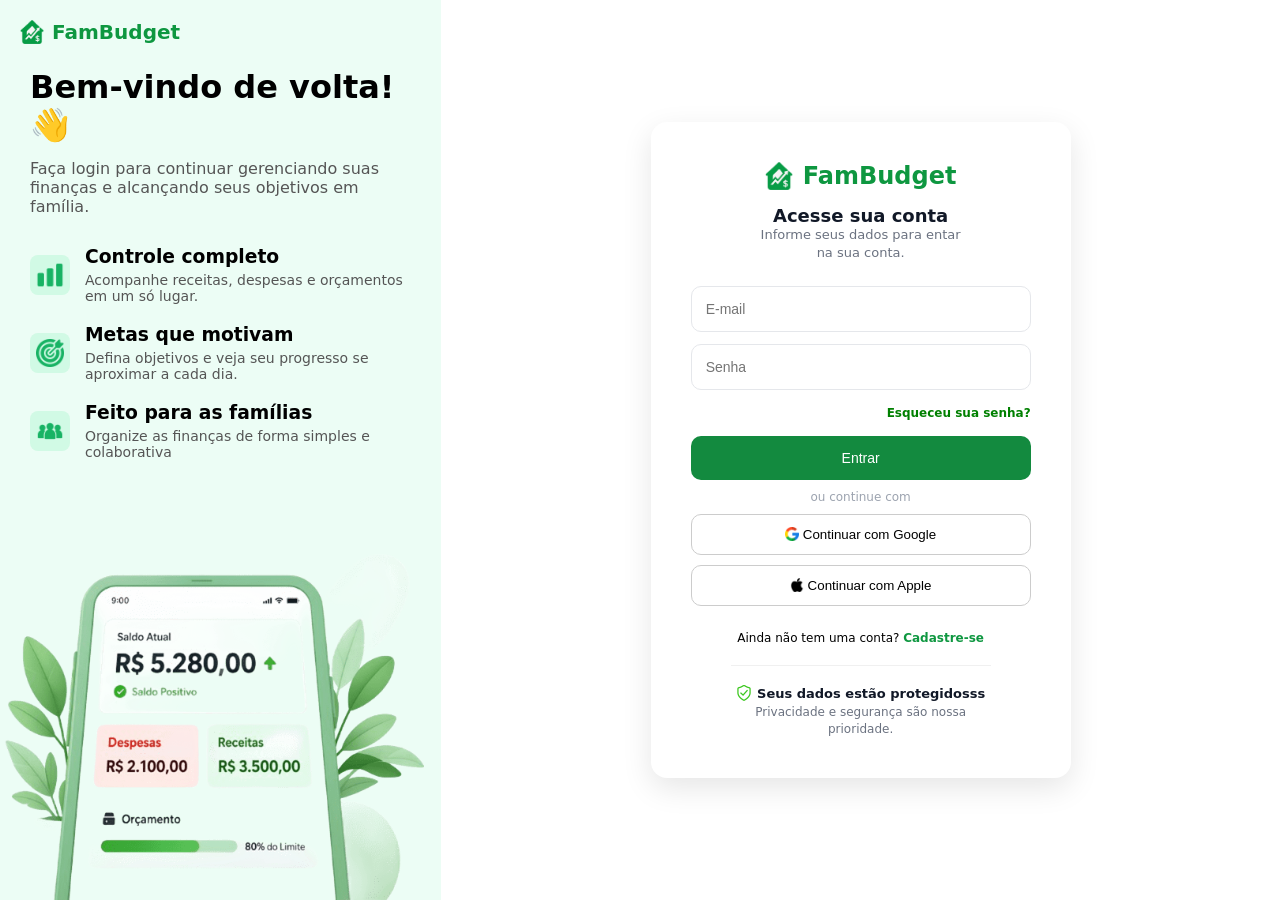
==== index.html @ 5e6e5317 "Add files via upload" ====
<!DOCTYPE html>
<html lang="en">
<head>
    <meta charset="UTF-8">
    <meta name="viewport" content="width=device-width, initial-scale=1.0">
    <link rel="stylesheet" href="style.css">
    <link rel="icon" href="imagem/logo_fambudget.png" type="image/png">
    <title>FamBudget</title>
</head>
<body>
    <div class="container">
       <!-- LADO ESQUERDO -->
        
        <div class="left">
            <div class="logo-cabeca">
            <img src="imagem/logo_fambudget.png" alt="logo">
            <span>FamBudget</span>
       </div>
       
            <h1 class="title">Bem-vindo de volta! 👋</h1>
            <p class="subtitle">Faça login para continuar gerenciando suas finanças e alcançando seus objetivos em família.</p>

            <div class="features">
                <div class="feature">
                    <div class="icon">
                        <img src="imagem/graph-bar.png" alt="icon">
                    </div>

                <div>
                    <h3>Controle completo</h3>
                    <p>Acompanhe receitas, despesas e orçamentos em um só lugar.</p>
                </div>
            </div>

                <div class="feature">
                    <div class="icon">
                        <img src="imagem/goal.png" alt="icon">
                    </div>

                    <div>
                        <h3>Metas que motivam</h3>
                        <p>Defina objetivos e veja seu progresso se aproximar a cada dia.</p>
                    </div>
                </div>

                <div class="feature">
                    <div class="icon">
                        <img src="imagem/teamwork.png" alt="icon">
                    </div>

                    <div>
                        <h3>Feito para as famílias</h3>
                        <p>Organize as finanças de forma simples e colaborativa</p>
                    </div>
                </div>
            </div>
            <div>
                <img src="imagem/celular_sem.png" alt="celular" class="cellphone">
            </div>
        </div>

        <!-- LADO DIREITO -->
        <div class="right">
            <div class="card">
                <div class="logo">
                    <img src="imagem/logo_fambudget.png" alt="logo">
                    <span>FamBudget</span>
                </div>
                
                <p class="login">Acesse sua conta</p>
                <p class="login-text">
                    Informe seus dados para entar<br>
                    na sua conta.
                </p>

                <form action="dashboard.html">
                    <input type="email" class="input" placeholder="E-mail" required>
                    <input type="password" class="input" placeholder="Senha" required>

                    <div class="forgot">
                        <a href="#">Esqueceu sua senha?</a>
                    </div>

                    <button type="submit" class="btn-primary">Entrar</button>
                </form>
                
                <p class="divider">ou continue com</p>

                <button class="btn-outline">
                    <img src="imagem/google.png" alt="">
                    Continuar com Google
                </button>

                <button class="btn-outline">
                    <img src="imagem/apple.png" alt="">
                    Continuar com Apple
                </button>
                
                <p class="signup"> Ainda não tem uma conta? <a href="cadastro.html">Cadastre-se</a></p>
                
                <div class="security">
                    <div class="security-text">
                        <strong>
                            <div class="image-icon">
                                <img src="imagem/escudo.png" class="security-icon" alt="segurança">
                            </div>
                            Seus dados estão protegidosss
                        </strong>
                        <p>Privacidade e segurança são nossa prioridade.</p>
                    </div>
                </div>
            </div>

            
        </div>
        
    </div>
</body>
</html>
---- style.css ----
* {
    margin: 0;
    padding: 0;
    box-sizing: border-box;
}

body {
    font-family: system-ui, -apple-system, BlinkMacSystemFont, 'Segoe UI', Roboto, Oxygen, Ubuntu, Cantarell, 'Open Sans', 'Helvetica Neue', sans-serif;
    background-color: #ffffff;
}

.container {
    display: flex;
    min-height: 100vh;
}

.left {
    flex: 0.4;/* menor */
}

.right {
    flex: 1.1; /* maior */
}

.logo-cabeca{
    position: absolute;
    top: 20px;
    left: 20px;
    display: flex;
    align-items: center;
    gap: 8px;
}

.logo-cabeca img{
    width: 24px;
    height: auto;
}

.logo-cabeca span {
    font-size: 20px;
    font-weight: 600;
    color: #0e9740;
    font-weight: bold;
}

.left {
    flex: 0.5;
    background-color: #ecfdf5;
    padding: 30px;
    display: flex;
    flex-direction: column;
    position: relative;
    overflow: hidden;
}

.right {
    display: flex;
    justify-content: center;
    align-items: center;
}

.title {
    font-size: 32px;
    font-weight: bold;
    margin-bottom: 15px;
    margin-top: 38px;
}

.subtitle {
    color: #555;
    margin-bottom: 30px;
}

.features {
    display: flex;
    flex-direction: column;
    gap: 20px;
}

.feature {
    display: flex;
    align-items: center;
    gap: 15px;
}

.feature h3 {
    margin-bottom: 5px;
}

.feature p {
    font-size: 14px;
    color: #555;
}

.icon{
    width: 40px;
    height: 40px;
    background-color: #d1fae5;
    border-radius: 8px;
    flex-shrink: 0;

    display: flex;
    align-items: center;
    justify-content: center;
}

.icon img {
    width: 70%;   
    height: 70%;
    object-fit: contain; 
}

.cellphone {
    width: 450px;
    background-color: #ecfdf5;
    position: absolute;
    bottom: 0px;
    left: 45%;
    transform: translateX(-50%);
}

.card{
    background-color: white;
    padding: 40px;
    border-radius: 16px;

    width: 100%;
    max-width: 420px;

    box-shadow: 0 10px 30px rgba(0, 0, 0, 0.1);
}

.logo {
    display: flex;
    align-items: center;
    justify-content: center;
    gap: 10px;
    margin-bottom: 15px;
}

.logo img {
    width: 28px;   /* controla o tamanho */
    height: auto;
}

.logo span {
    font-size: 24px;
    font-weight: 600;
    color: #0e9740;
    font-weight: bold;
}

.login{
    text-align: center;
    font-weight: 600;
    font-size: 18px;
    gap: 20px;
    color: #111827;
}

.login-text{
    text-align: center;
    color: #6b7280;
    margin-bottom: 24px;
    font-size: 13px;
    line-height: 1.4;
}

.input{
    width: 100%;
    padding: 14px 14px;
    margin-bottom: 12px;

    border-radius: 10px;
    border: 1px solid #e5e7eb;
    font-size: 14px;

    transition: all 0.2s ease;
}

input:focus {
  border: 1px solid #22c55e;
  outline: none;
  box-shadow: 0 0 0 3px rgba(34, 197, 94, 0.15);
}

.forgot {
    text-align: right;
    margin-bottom: 15px;
}

.forgot a {
    font-size: 12px;
    font-weight: bold;
    color: green;
    text-decoration: none;
}

.forgot a:hover {
    text-decoration: underline;
}

.forgot a:active {
    text-decoration: underline;
}

.btn-primary{
    width: 100%;
    padding: 14px;

    background-color: #138a3f;
    color: white;

    border: none;
    border-radius: 10px;

    font-size: 14px;
    font-weight: 500;

    cursor: pointer;
    transition: all 0.2s ease;
    margin-bottom: 10px;
}
.btn-primary:hover{
    background-color: #16a34a;
    transform: translateY(-1px);
}

.divider{
    text-align: center;
    font-size: 12px;
    color: #9ca3af;
    margin-bottom: 10px;
    position: relative;

}

.btn-outline{
    width: 100%;
    padding: 12px;

    border: 1px solid #ccc;
    border-radius: 10px;

    margin-bottom: 10px;
    background-color: white;
    cursor: pointer;
    transition: all 0.2s ease;
}
.btn-outline:hover {
    background-color: #f9fafb;
}

.signup{
    text-align: center;
    margin-top: 15px;
    font-size: 12px;
}

a {
  color: #0e9740;
  text-decoration: none;
  cursor: pointer;
  font-weight: bold;
}

.security {
    display: flex;
    align-items: flex-start; /* 🔥 muda aqui */
    justify-content: center;

    gap: 8px;

    margin-top: 20px;
    padding-top: 16px;
    border-top: 1px solid #f0f0f0;

    max-width: 260px;
    margin-left: auto;
    margin-right: auto;
}

.security-icon {
    width: 16px;
    height: 16px;
    margin-top: 3px;
    gap: 10px;
}

.image-icon {
    height: 100%;
    margin-right: 5px;
}

.security-text {
    display: flex;
    align-items: center;
    flex-direction: column;
}

.security-text strong {
    font-size: 13px;
    font-weight: 600;
    display: flex;
    align-items: center;
    text-align: center;
    justify-content: center;
    margin-bottom: auto ;
    color: #111827;
}

.security-text p {
    font-size: 12px;
    color: #6b7280;
    align-items: center;
    text-align: center;
    line-height: 1.4;
}

.btn-google:hover {
  background: #f9fafb;
}

.btn-outline img {
  width: 14px;
  height: 14px;
  margin-bottom: -2px;
  gap: 10px;
}

/* .btn-primary a {
    color: white;
} */
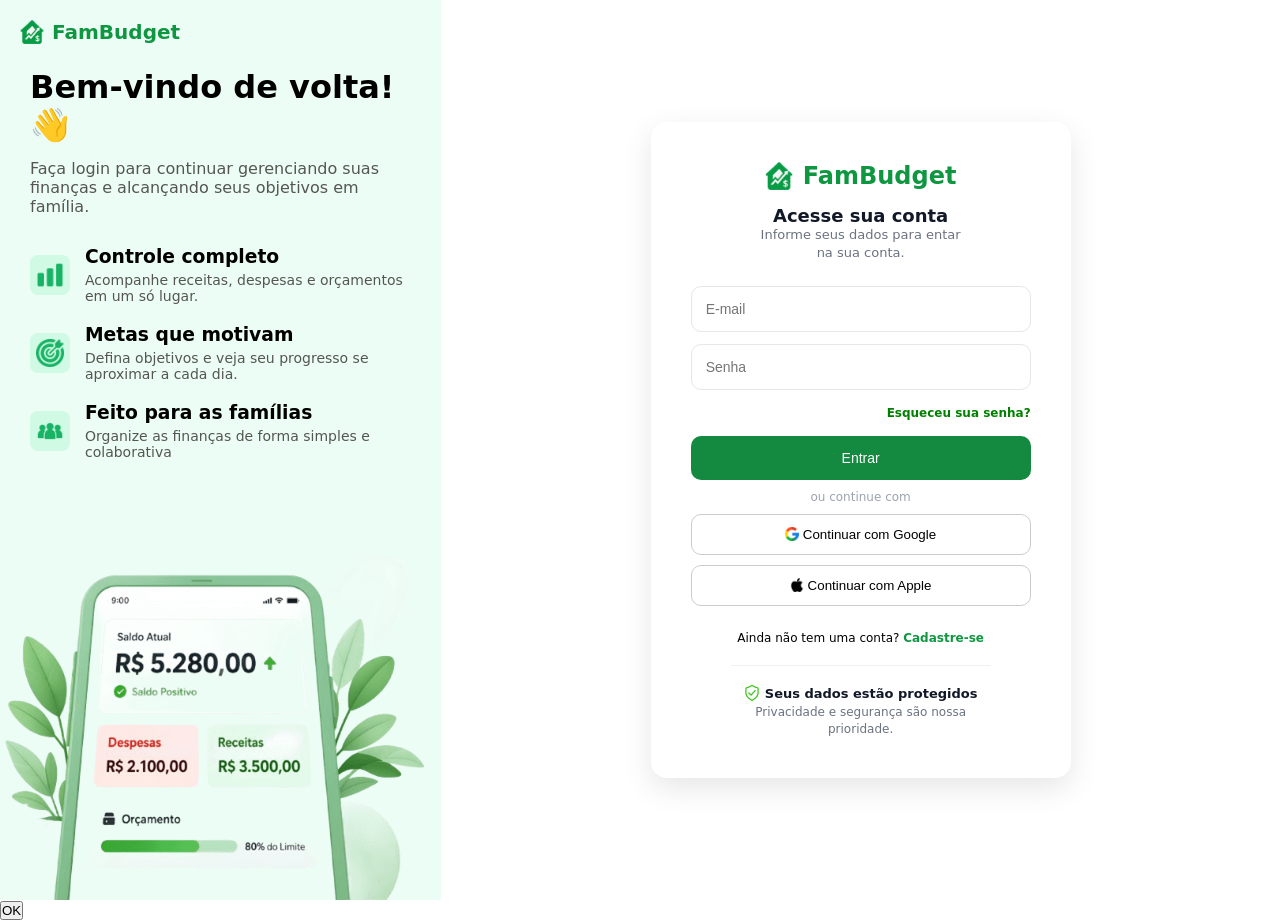
==== commit bf3911fa: "Update index.html" ====
--- a/index.html
+++ b/index.html
@@ -73,9 +73,9 @@
                     na sua conta.
                 </p>
 
-                <form action="dashboard.html">
-                    <input type="email" class="input" placeholder="E-mail" required>
-                    <input type="password" class="input" placeholder="Senha" required>
+                <form id="loginForm">
+                    <input type="email" id="email" class="input" placeholder="E-mail" required>
+                    <input type="password" id="password" class="input" placeholder="Senha" required>
 
                     <div class="forgot">
                         <a href="#">Esqueceu sua senha?</a>
@@ -104,16 +104,25 @@
                             <div class="image-icon">
                                 <img src="imagem/escudo.png" class="security-icon" alt="segurança">
                             </div>
-                            Seus dados estão protegidosss
+                            Seus dados estão protegidos
                         </strong>
                         <p>Privacidade e segurança são nossa prioridade.</p>
                     </div>
                 </div>
             </div>
-
-            
+       
         </div>
         
     </div>
+
+    <div id="popup" class="popup">
+        <div class="popup-content">
+            <p id="popup-text"></p>
+            <button onclick="fecharPopup()">OK</button>
+        </div>
+    </div>
+
+    <script src="js/login.js"></script>
+
 </body>
-</html>+</html>
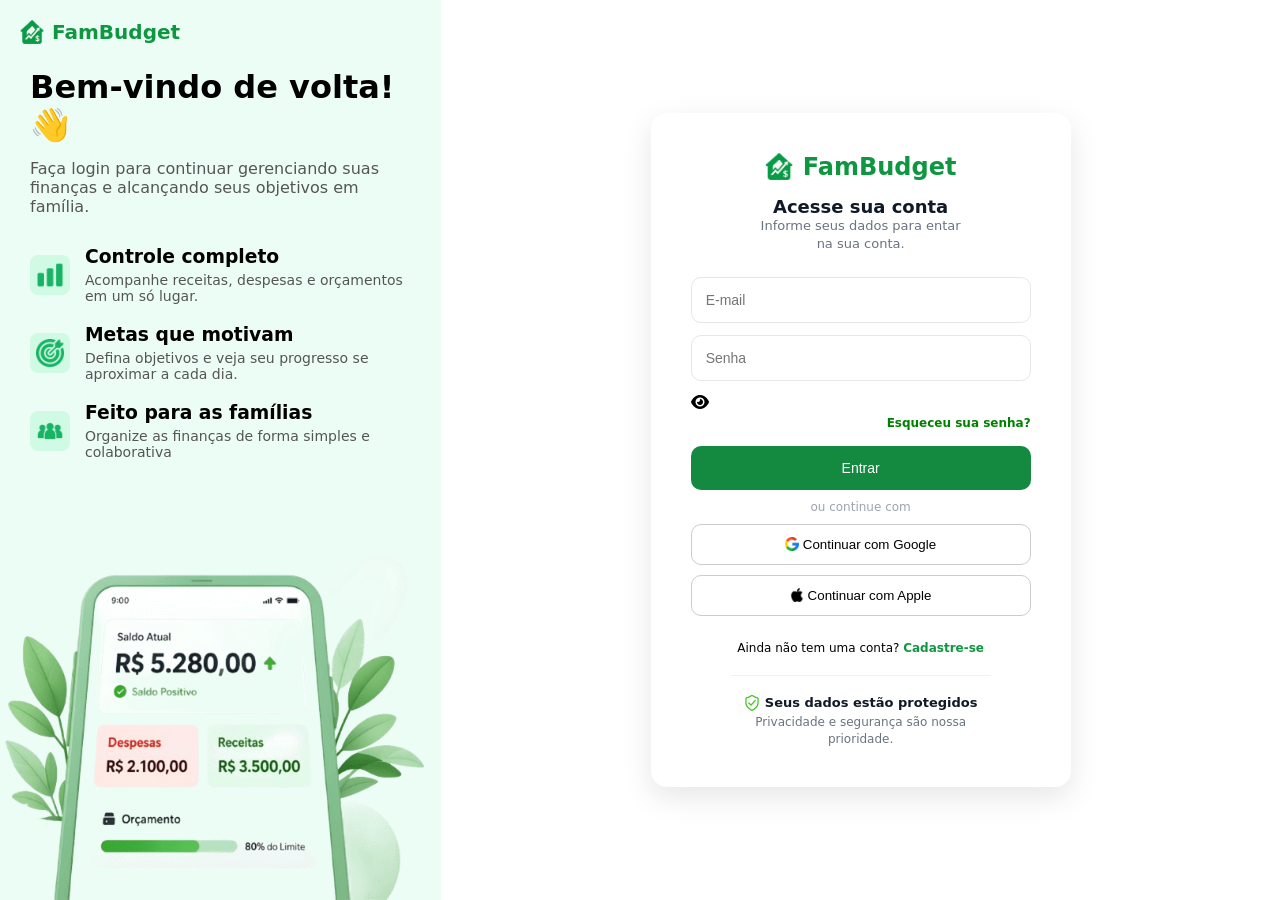
==== commit 02009b47: "Update index.html" ====
--- a/index.html
+++ b/index.html
@@ -5,6 +5,7 @@
     <meta name="viewport" content="width=device-width, initial-scale=1.0">
     <link rel="stylesheet" href="style.css">
     <link rel="icon" href="imagem/logo_fambudget.png" type="image/png">
+    <link rel="stylesheet" href="https://cdnjs.cloudflare.com/ajax/libs/font-awesome/6.5.0/css/all.min.css">
     <title>FamBudget</title>
 </head>
 <body>
@@ -75,10 +76,12 @@
 
                 <form id="loginForm">
                     <input type="email" id="email" class="input" placeholder="E-mail" required>
-                    <input type="password" id="password" class="input" placeholder="Senha" required>
-
+                    <div class="input-password">
+                        <input type="password" id="password" class="input" placeholder="Senha" required>
+                        <i class="fa-solid fa-eye" id="togglePassword"></i>
+                    </div>
                     <div class="forgot">
-                        <a href="#">Esqueceu sua senha?</a>
+                        <a href="forgot-password.html">Esqueceu sua senha?</a>
                     </div>
 
                     <button type="submit" class="btn-primary">Entrar</button>
--- a/style.css
+++ b/style.css
@@ -330,4 +330,63 @@
 
 /* .btn-primary a {
     color: white;
-} */+} */
+
+/* Caixa de mensagem */
+.alerta {
+  margin-top: 15px;
+  padding: 12px;
+  border-radius: 8px;
+  font-weight: 500;
+  text-align: center;
+  display: none;
+  transition: all 0.3s ease;
+}
+
+/* Sucesso (verde) */
+.alerta.sucesso {
+  background-color: #d1fae5;
+  color: #065f46;
+}
+
+/* Erro (vermelho) */
+.alerta.erro {
+  background-color: #fee2e2;
+  color: #991b1b;
+}
+
+.popup {
+  position: fixed;
+  top: 0;
+  left: 0;
+  width: 100%;
+  height: 100%;
+  background: rgba(0, 0, 0, 0.5);
+
+  display: none;
+  justify-content: center;
+  align-items: center;
+}
+
+.popup-content {
+  background: white;
+  padding: 20px;
+  border-radius: 12px;
+  text-align: center;
+  width: 300px;
+}
+
+.popup-content button {
+  margin-top: 10px;
+  padding: 8px 15px;
+  border: none;
+  background-color: #138a3f;
+  color: white;
+  border-radius: 6px;
+  cursor: pointer;
+}
+
+.popup-content button:hover{
+    background-color: #16a34a;
+    transform: translateY(-1px);
+}
